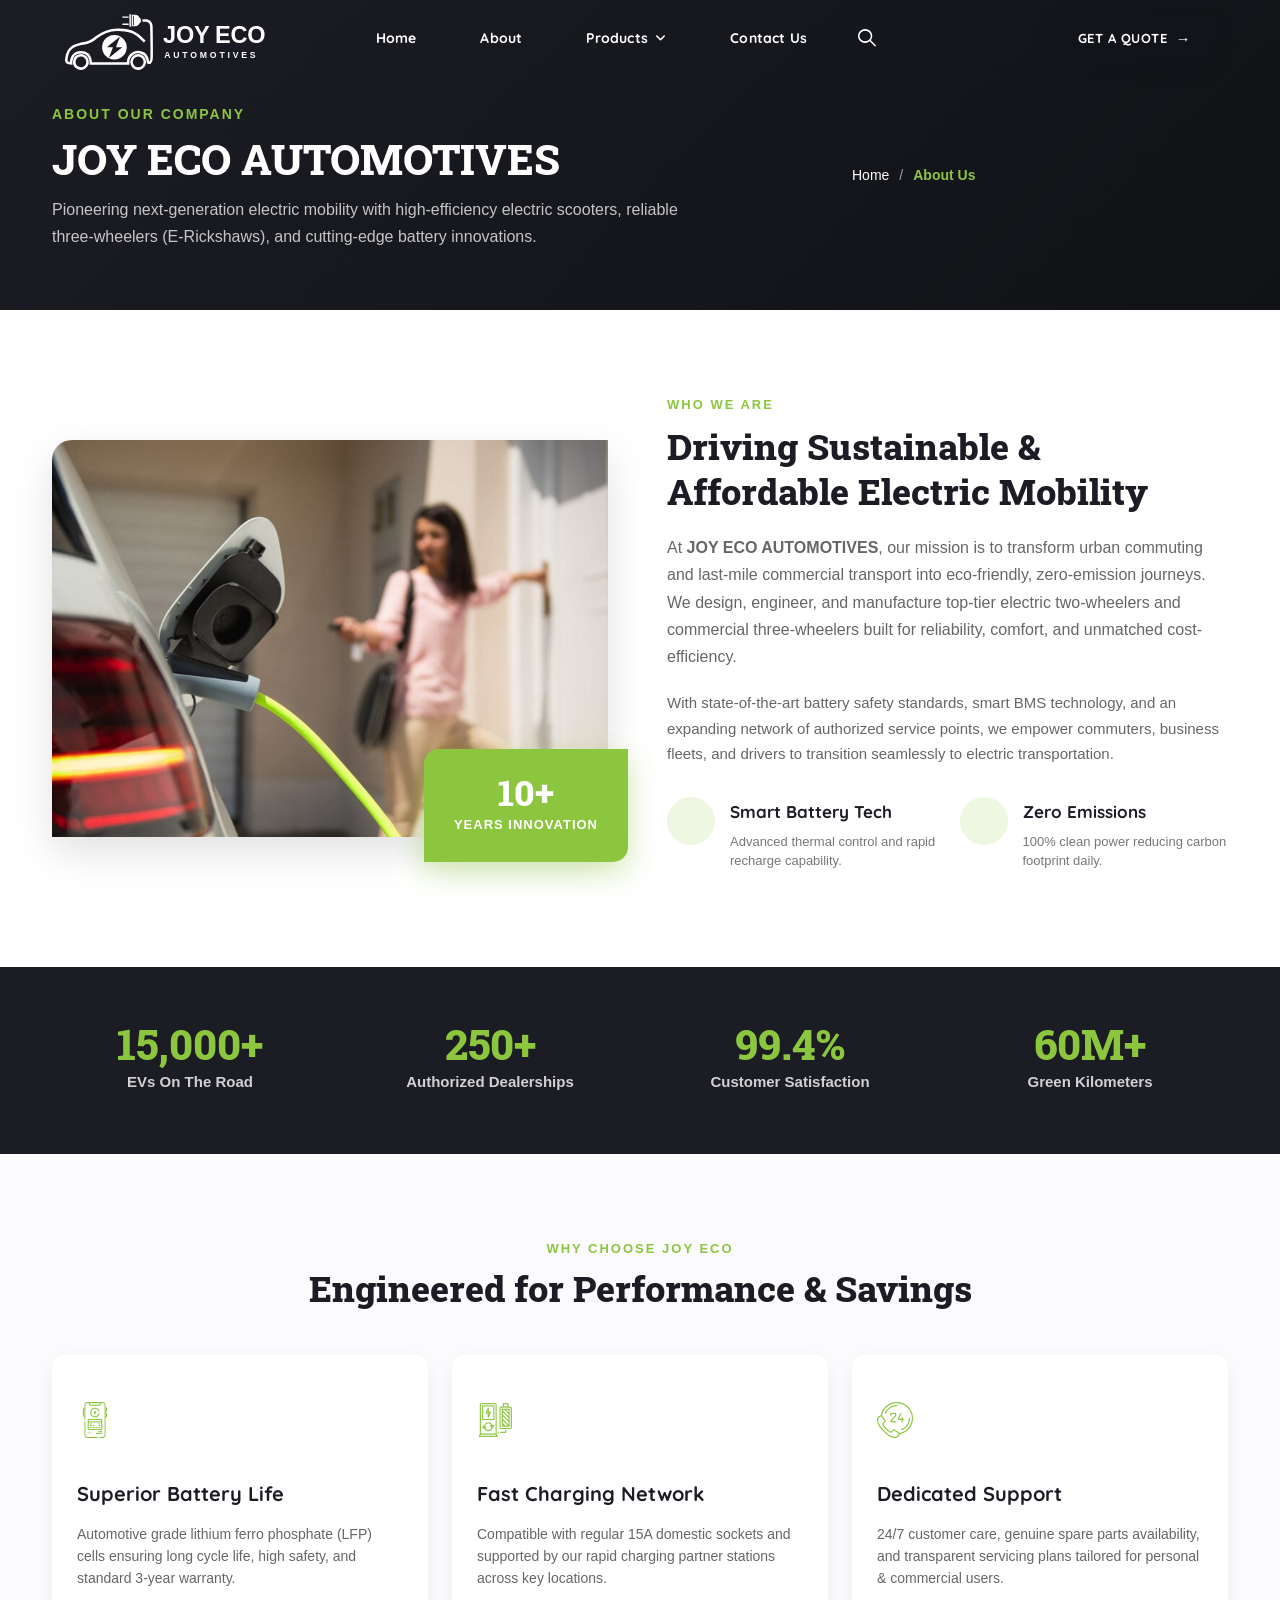
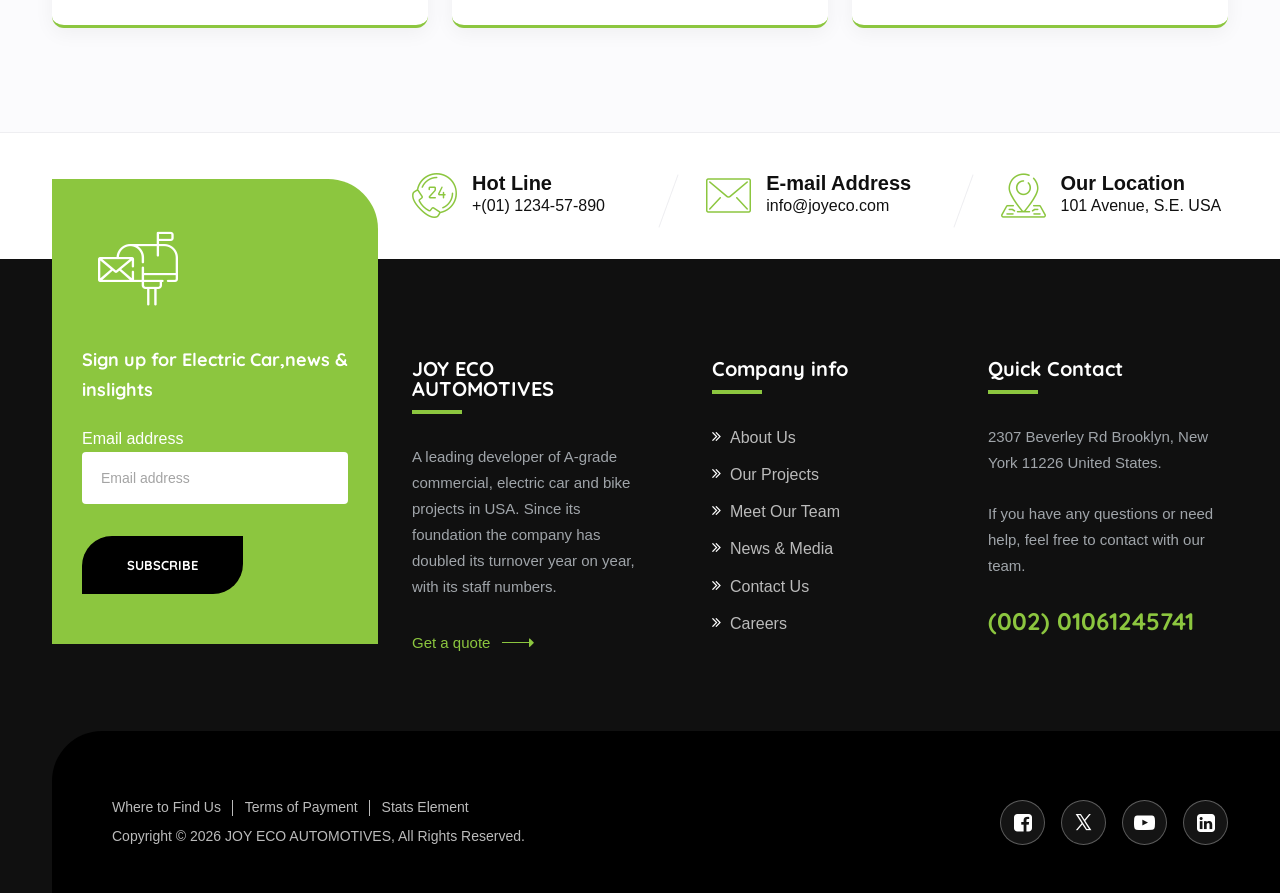
==== about.html @ f2aff643 "other component updated" ====
<!DOCTYPE html>
<html lang="en-US">

<head>
	<meta charset="UTF-8">
	<meta name="viewport" content="width=device-width, initial-scale=1">
	<meta name="theme-color" content="#8cc63f">
	<title>About Us – JOY ECO AUTOMOTIVES</title>

	<!-- Favicon -->
	<link rel="icon" href="assets/images/cropped-fevicon-32x32.png" sizes="32x32" />
	<link rel="icon" href="assets/images/cropped-fevicon-192x192.png" sizes="192x192" />
	<link rel="apple-touch-icon" href="assets/images/cropped-fevicon-180x180.png" />

	<!-- Google Fonts: Quicksand & Roboto Slab -->
	<link rel="preconnect" href="https://fonts.googleapis.com">
	<link rel="preconnect" href="https://fonts.gstatic.com" crossorigin>
	<link
		href="https://fonts.googleapis.com/css2?family=Quicksand:wght@400;500;600;700;800&family=Roboto+Slab:wght@400;500;600;700;800;900&display=swap"
		rel="stylesheet">

	<!-- Consolidated Core CSS Files -->
	<link rel="stylesheet" href="assets/css/theme.css?v=2">
	<link rel="stylesheet" href="assets/css/header.css?v=2">
	<link rel="stylesheet" href="assets/css/home.css?v=2">
	<link rel="stylesheet" href="assets/css/footer.css?v=2">
	<link rel="stylesheet" href="assets/css/responsive.css?v=2">
</head>

<body class="page page-template-default wp-theme-grevo theme-grevo thsn-sidebar-no">
	<div id="page" class="site thsn-parent-header-style-3">
		<a class="skip-link screen-reader-text" href="#content">Skip to content</a>

		<header id="masthead" class="site-header thsn-header-style-3 thsn-sticky-logo-yes">
			<!-- Header Component -->
			<div id="site-header-component"></div>
		</header>

		<div class="site-content-contain">
			<div id="content" class="site-content">
				<!-- About Component Content -->
				<div id="page-about-component">
					<!-- Loaded dynamically or rendered directly below -->
					<section class="thsn-page-title-row thsn-bg-color-global" style="background: linear-gradient(135deg, #1c1d24 0%, #111216 100%); padding: 100px 0 60px; position: relative; overflow: hidden; margin-bottom: 60px;">
						<div class="thsn-title-bar-overlay" style="position: absolute; top:0; left:0; width:100%; height:100%; opacity: 0.12; background: url('assets/images/pattern.png') repeat;"></div>
						<div class="container" style="position: relative; z-index: 2;">
							<div class="row align-items-center">
								<div class="col-md-8">
									<span style="color: #8cc63f; font-weight: 700; text-transform: uppercase; letter-spacing: 2px; font-size: 14px; display: inline-block; margin-bottom: 10px;">About Our Company</span>
									<h1 style="color: #ffffff; font-size: 42px; font-weight: 800; font-family: 'Roboto Slab', serif; margin: 0 0 15px;">JOY ECO AUTOMOTIVES</h1>
									<p style="color: rgba(255,255,255,0.75); font-size: 16px; margin: 0; max-width: 650px;">Pioneering next-generation electric mobility with high-efficiency electric scooters, reliable three-wheelers (E-Rickshaws), and cutting-edge battery innovations.</p>
								</div>
								<div class="col-md-4 text-md-right mt-4 mt-md-0">
									<ul style="list-style: none; margin: 0; padding: 0; display: inline-flex; gap: 10px; font-size: 14px; color: rgba(255,255,255,0.6);">
										<li><a href="index.html" style="color: #ffffff; text-decoration: none;">Home</a></li>
										<li>/</li>
										<li style="color: #8cc63f; font-weight: 600;">About Us</li>
									</ul>
								</div>
							</div>
						</div>
					</section>

					<section class="thsn-about-section" style="padding: 20px 0 80px;">
						<div class="container">
							<div class="row align-items-center">
								<div class="col-lg-6 mb-4 mb-lg-0">
									<div style="position: relative; padding-right: 20px;">
										<img src="assets/images/blog-01-770x550.jpg" alt="JOY ECO AUTOMOTIVES Factory" style="width: 100%; border-radius: 20px 0 20px 0; box-shadow: 0 15px 40px rgba(0,0,0,0.12);" />
										<div style="position: absolute; bottom: -25px; right: 0; background: #8cc63f; color: #ffffff; padding: 25px 30px; border-radius: 15px 0 15px 0; box-shadow: 0 10px 30px rgba(140, 198, 63, 0.4); text-align: center;">
											<span style="display: block; font-size: 36px; font-weight: 800; line-height: 1; font-family: 'Roboto Slab', serif;">10+</span>
											<span style="font-size: 13px; font-weight: 700; text-transform: uppercase; letter-spacing: 1px;">Years Innovation</span>
										</div>
									</div>
								</div>
								<div class="col-lg-6">
									<div style="padding-left: 15px;">
										<span style="color: #8cc63f; font-weight: 700; font-size: 13px; text-transform: uppercase; letter-spacing: 2px; display: inline-block; margin-bottom: 8px;">Who We Are</span>
										<h2 style="font-size: 36px; font-weight: 800; font-family: 'Roboto Slab', serif; color: #1c1d24; line-height: 1.25; margin-bottom: 20px;">
											Driving Sustainable &amp; Affordable Electric Mobility
										</h2>
										<p style="color: #666; font-size: 16px; line-height: 1.7; margin-bottom: 20px;">
											At <strong>JOY ECO AUTOMOTIVES</strong>, our mission is to transform urban commuting and last-mile commercial transport into eco-friendly, zero-emission journeys. We design, engineer, and manufacture top-tier electric two-wheelers and commercial three-wheelers built for reliability, comfort, and unmatched cost-efficiency.
										</p>
										<p style="color: #666; font-size: 15px; line-height: 1.7; margin-bottom: 30px;">
											With state-of-the-art battery safety standards, smart BMS technology, and an expanding network of authorized service points, we empower commuters, business fleets, and drivers to transition seamlessly to electric transportation.
										</p>
										<div class="row">
											<div class="col-sm-6 mb-3">
												<div style="display: flex; align-items: flex-start; gap: 15px;">
													<div style="width: 48px; height: 48px; border-radius: 50%; background: rgba(140, 198, 63, 0.15); display: flex; align-items: center; justify-content: center; flex-shrink: 0; color: #8cc63f; font-size: 20px;">
														<i class="thsn-grevo-icon thsn-grevo-icon-charging-battery-1"></i>
													</div>
													<div>
														<h4 style="font-size: 17px; font-weight: 700; margin: 0 0 5px; color: #1c1d24;">Smart Battery Tech</h4>
														<p style="font-size: 13px; color: #777; margin: 0; line-height: 1.5;">Advanced thermal control and rapid recharge capability.</p>
													</div>
												</div>
											</div>
											<div class="col-sm-6 mb-3">
												<div style="display: flex; align-items: flex-start; gap: 15px;">
													<div style="width: 48px; height: 48px; border-radius: 50%; background: rgba(140, 198, 63, 0.15); display: flex; align-items: center; justify-content: center; flex-shrink: 0; color: #8cc63f; font-size: 20px;">
														<i class="thsn-grevo-icon thsn-grevo-icon-eco-car"></i>
													</div>
													<div>
														<h4 style="font-size: 17px; font-weight: 700; margin: 0 0 5px; color: #1c1d24;">Zero Emissions</h4>
														<p style="font-size: 13px; color: #777; margin: 0; line-height: 1.5;">100% clean power reducing carbon footprint daily.</p>
													</div>
												</div>
											</div>
										</div>
									</div>
								</div>
							</div>
						</div>
					</section>

					<section style="background: #1c1d24; padding: 60px 0; color: #ffffff;">
						<div class="container">
							<div class="row text-center">
								<div class="col-md-3 col-6 mb-4 mb-md-0">
									<h3 style="color: #8cc63f; font-size: 42px; font-weight: 800; font-family: 'Roboto Slab', serif; margin: 0 0 8px;">15,000+</h3>
									<p style="color: rgba(255,255,255,0.8); font-size: 15px; margin: 0; font-weight: 600;">EVs On The Road</p>
								</div>
								<div class="col-md-3 col-6 mb-4 mb-md-0">
									<h3 style="color: #8cc63f; font-size: 42px; font-weight: 800; font-family: 'Roboto Slab', serif; margin: 0 0 8px;">250+</h3>
									<p style="color: rgba(255,255,255,0.8); font-size: 15px; margin: 0; font-weight: 600;">Authorized Dealerships</p>
								</div>
								<div class="col-md-3 col-6">
									<h3 style="color: #8cc63f; font-size: 42px; font-weight: 800; font-family: 'Roboto Slab', serif; margin: 0 0 8px;">99.4%</h3>
									<p style="color: rgba(255,255,255,0.8); font-size: 15px; margin: 0; font-weight: 600;">Customer Satisfaction</p>
								</div>
								<div class="col-md-3 col-6">
									<h3 style="color: #8cc63f; font-size: 42px; font-weight: 800; font-family: 'Roboto Slab', serif; margin: 0 0 8px;">60M+</h3>
									<p style="color: rgba(255,255,255,0.8); font-size: 15px; margin: 0; font-weight: 600;">Green Kilometers</p>
								</div>
							</div>
						</div>
					</section>

					<section style="padding: 80px 0; background: #fbfbfd;">
						<div class="container">
							<div class="text-center mb-5">
								<span style="color: #8cc63f; font-weight: 700; font-size: 13px; text-transform: uppercase; letter-spacing: 2px;">Why Choose JOY ECO</span>
								<h2 style="font-size: 36px; font-weight: 800; font-family: 'Roboto Slab', serif; color: #1c1d24; margin-top: 8px;">Engineered for Performance &amp; Savings</h2>
							</div>
							<div class="row">
								<div class="col-md-4 mb-4">
									<div style="background: #ffffff; padding: 35px 25px; border-radius: 12px; box-shadow: 0 5px 20px rgba(0,0,0,0.05); height: 100%; border-bottom: 3px solid #8cc63f;">
										<div style="font-size: 36px; color: #8cc63f; margin-bottom: 20px;"><i class="thsn-grevo-icon thsn-grevo-icon-battery"></i></div>
										<h3 style="font-size: 20px; font-weight: 700; margin-bottom: 12px; color: #1c1d24;">Superior Battery Life</h3>
										<p style="color: #666; font-size: 14px; line-height: 1.6; margin: 0;">Automotive grade lithium ferro phosphate (LFP) cells ensuring long cycle life, high safety, and standard 3-year warranty.</p>
									</div>
								</div>
								<div class="col-md-4 mb-4">
									<div style="background: #ffffff; padding: 35px 25px; border-radius: 12px; box-shadow: 0 5px 20px rgba(0,0,0,0.05); height: 100%; border-bottom: 3px solid #8cc63f;">
										<div style="font-size: 36px; color: #8cc63f; margin-bottom: 20px;"><i class="thsn-grevo-icon thsn-grevo-icon-station"></i></div>
										<h3 style="font-size: 20px; font-weight: 700; margin-bottom: 12px; color: #1c1d24;">Fast Charging Network</h3>
										<p style="color: #666; font-size: 14px; line-height: 1.6; margin: 0;">Compatible with regular 15A domestic sockets and supported by our rapid charging partner stations across key locations.</p>
									</div>
								</div>
								<div class="col-md-4 mb-4">
									<div style="background: #ffffff; padding: 35px 25px; border-radius: 12px; box-shadow: 0 5px 20px rgba(0,0,0,0.05); height: 100%; border-bottom: 3px solid #8cc63f;">
										<div style="font-size: 36px; color: #8cc63f; margin-bottom: 20px;"><i class="thsn-grevo-icon thsn-grevo-icon-time-call"></i></div>
										<h3 style="font-size: 20px; font-weight: 700; margin-bottom: 12px; color: #1c1d24;">Dedicated Support</h3>
										<p style="color: #666; font-size: 14px; line-height: 1.6; margin: 0;">24/7 customer care, genuine spare parts availability, and transparent servicing plans tailored for personal & commercial users.</p>
									</div>
								</div>
							</div>
						</div>
					</section>
				</div>
			</div>

			<!-- Quick Contact Bar -->
			<div class="thsn-footer-section thsn-footer-big-area-wrapper thsn-parent-footer-2 ">
				<div class="footer-wrap thsn-footer-big-area">
					<div class="container">
						<div class="row">
							<div class="col-sm-12 d-flex justify-content-between">
								<div class="thsn-footer-contact-info thsn-footer-contact-info-1">
									<span class="thsn-header-box-icon"><i class="thsn-grevo-icon thsn-grevo-icon-time-call"></i></span>
									<div class="thsn-footer-contact-info-wrap">
										<span class="thsn-label">Hot Line</span>
										<span class="thsn-desc">+(01) 1234-57-890</span>
									</div>
								</div>
								<div class="thsn-footer-contact-info thsn-footer-contact-info-2">
									<span class="thsn-header-box-icon"><i class="thsn-grevo-icon thsn-grevo-icon-email"></i></span>
									<div class="thsn-footer-contact-info-wrap">
										<span class="thsn-label">E-mail Address</span>
										<span class="thsn-desc">info@joyeco.com</span>
									</div>
								</div>
								<div class="thsn-footer-contact-info thsn-footer-contact-info-3">
									<span class="thsn-header-box-icon"><i class="thsn-grevo-icon thsn-grevo-icon-location"></i></span>
									<div class="thsn-footer-contact-info-wrap">
										<span class="thsn-label">Our Location</span>
										<span class="thsn-desc">101 Avenue, S.E. USA</span>
									</div>
								</div>
							</div>
						</div>
					</div>
				</div>
			</div>

			<!-- Footer Component -->
			<div id="site-footer-component"></div>
		</div>
	</div>

	<!-- Back to Top Button -->
	<a href="#" id="backToTop" title="Back to Top"><i class="fa fa-angle-up"></i></a>

	<!-- Core JavaScript Plugins -->
	<script src="assets/js/main.js?v=2"></script>
</body>

</html>
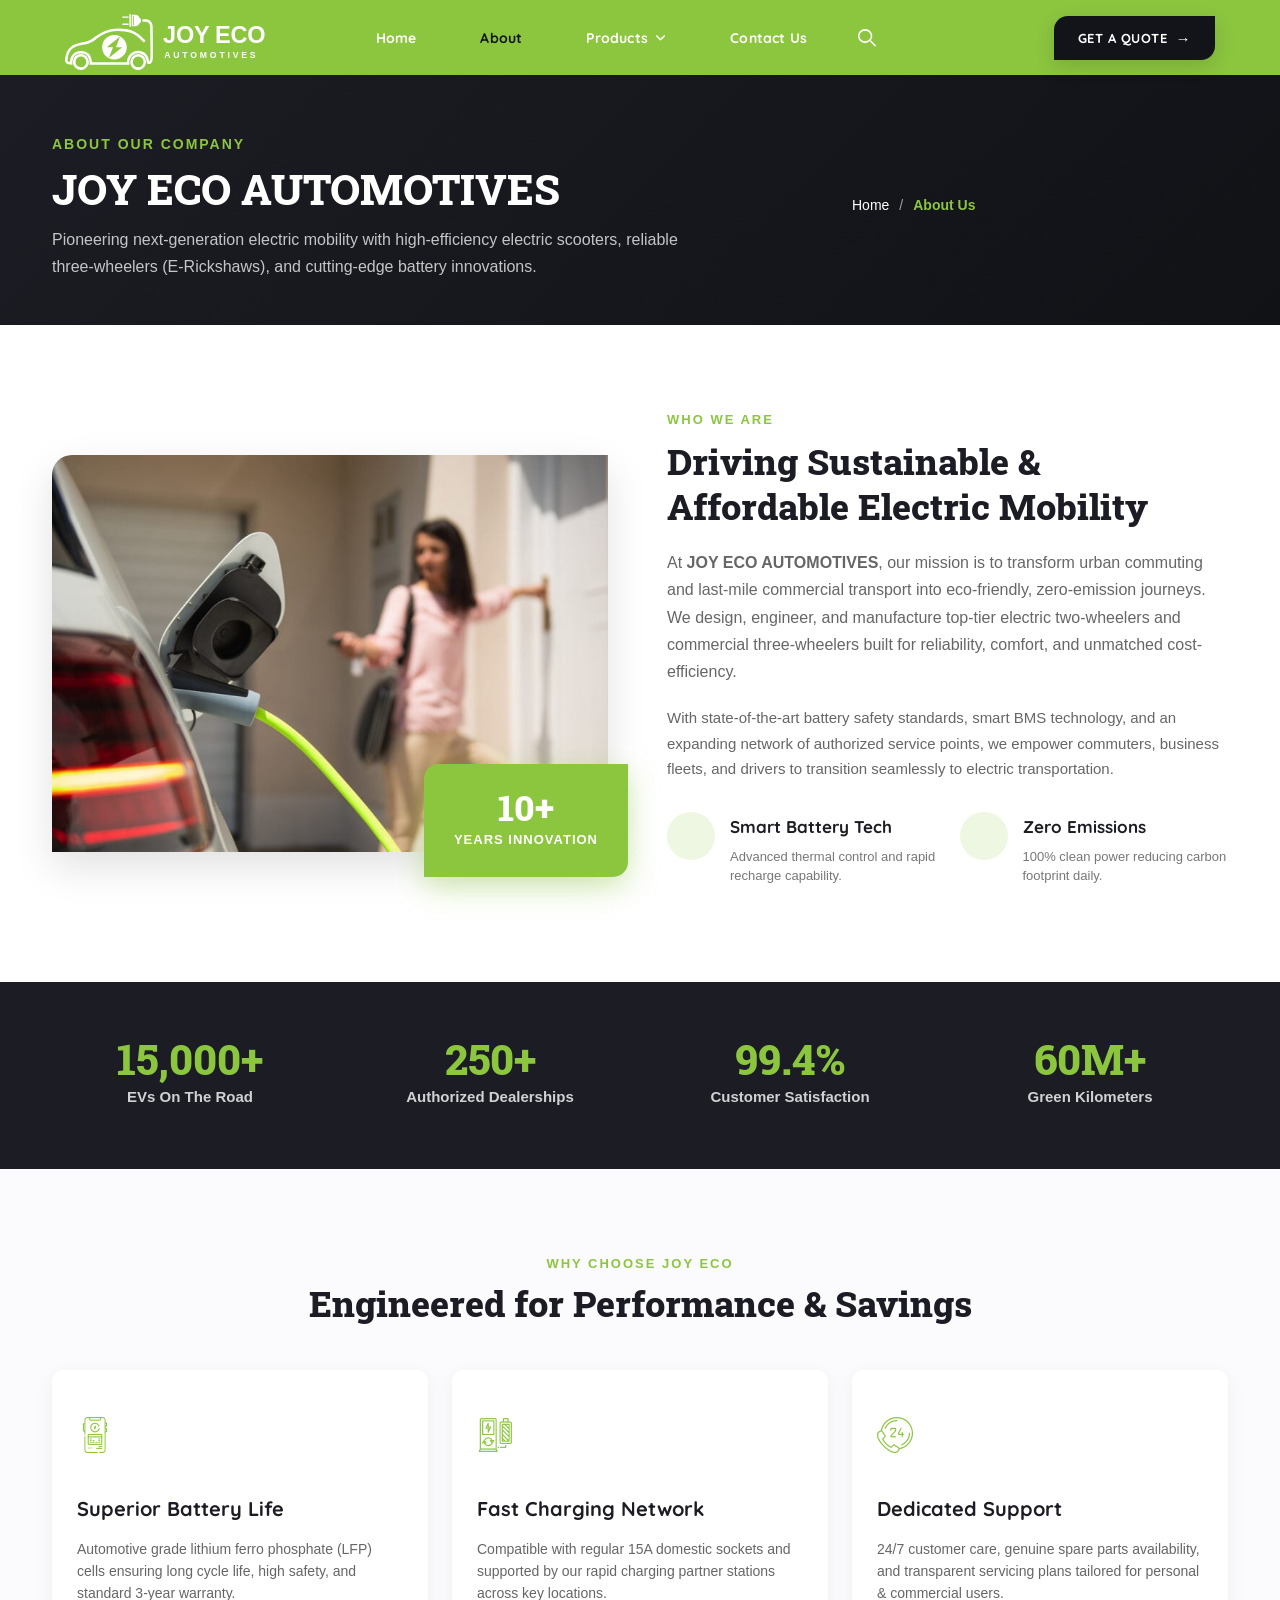
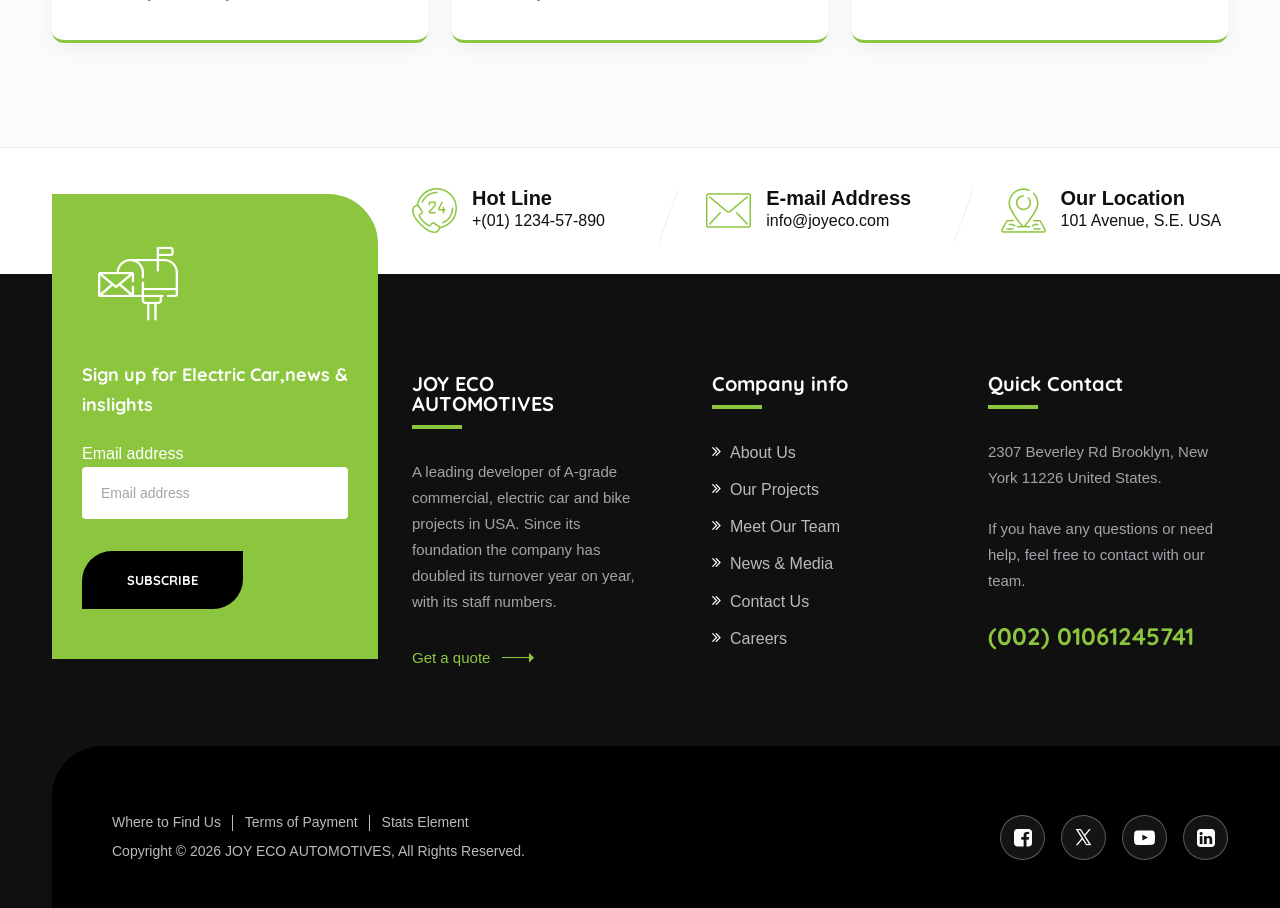
==== commit 3563ca9c: "all pages header updated" ====
--- a/about.html
+++ b/about.html
@@ -41,7 +41,7 @@
 				<!-- About Component Content -->
 				<div id="page-about-component">
 					<!-- Loaded dynamically or rendered directly below -->
-					<section class="thsn-page-title-row thsn-bg-color-global" style="background: linear-gradient(135deg, #1c1d24 0%, #111216 100%); padding: 100px 0 60px; position: relative; overflow: hidden; margin-bottom: 60px;">
+					<section class="thsn-page-title-row thsn-bg-color-global" style="background: linear-gradient(135deg, #1c1d24 0%, #111216 100%); padding: 55px 0 45px; position: relative; overflow: hidden; margin-bottom: 60px;">
 						<div class="thsn-title-bar-overlay" style="position: absolute; top:0; left:0; width:100%; height:100%; opacity: 0.12; background: url('assets/images/pattern.png') repeat;"></div>
 						<div class="container" style="position: relative; z-index: 2;">
 							<div class="row align-items-center">
@@ -218,3 +218,4 @@
 </body>
 
 </html>
+
--- a/assets/css/theme.css
+++ b/assets/css/theme.css
@@ -28712,7 +28712,7 @@
 }
 
 .thsn-bg-color-globalcolor.thsn-title-bar-wrapper:before {
-    background-color: rgba(var(--thsn-grevo-global-color-rgb), 0.50)
+    background-color: rgba(var(--thsn-grevo-global-color-rgb), 0.50);
 }
 
 .thsn-title-bar-wrapper.thsn-bg-color-gradientcolor:before {
--- a/assets/css/header.css
+++ b/assets/css/header.css
@@ -563,6 +563,11 @@
   background: transparent !important;
 }
 
+body:not(.home) .thsn-header-overlay {
+  position: relative !important;
+  background: #8cc63f !important;
+}
+
 .thsn-header-height-wrapper {
   height: 75px !important;
 }
@@ -570,7 +575,7 @@
 .thsn-main-header-area {
   padding: 0 !important;
   height: 75px !important;
-  background: transparent !important;
+  background: #8cc63f !important;
   border-bottom: none !important;
   transition: all 0.3s ease;
 }
@@ -699,7 +704,8 @@
   }
 }
 
-#thsn-top-menu>li:hover>a {
+#thsn-top-menu>li:hover>a,
+#thsn-top-menu>li.current-menu-item>a {
   color: #131419 !important;
 }
 
@@ -709,7 +715,8 @@
   height: 10px !important;
 }
 
-.thsn-main-header-area.is-sticky #thsn-top-menu>li:hover>a {
+.thsn-main-header-area.is-sticky #thsn-top-menu>li:hover>a,
+.thsn-main-header-area.is-sticky #thsn-top-menu>li.current-menu-item>a {
   color: #8cc63f !important;
 }
 
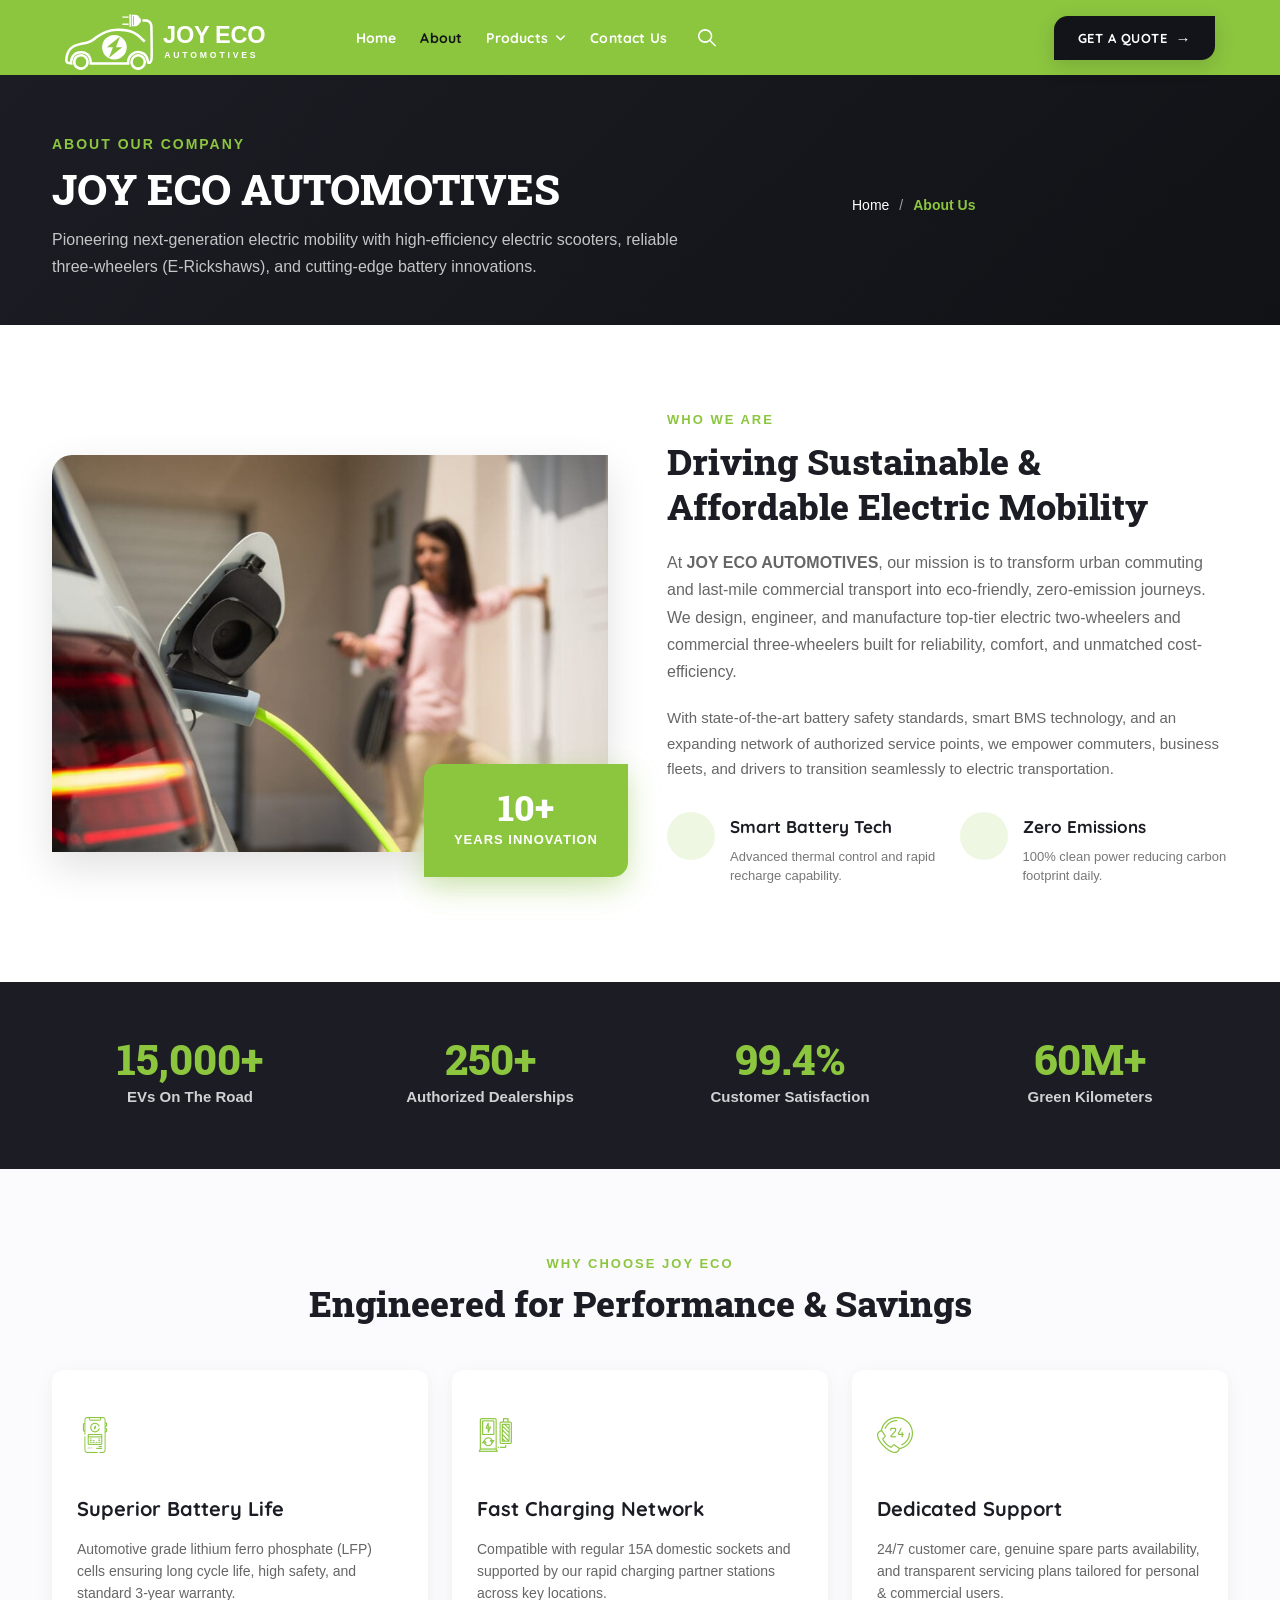
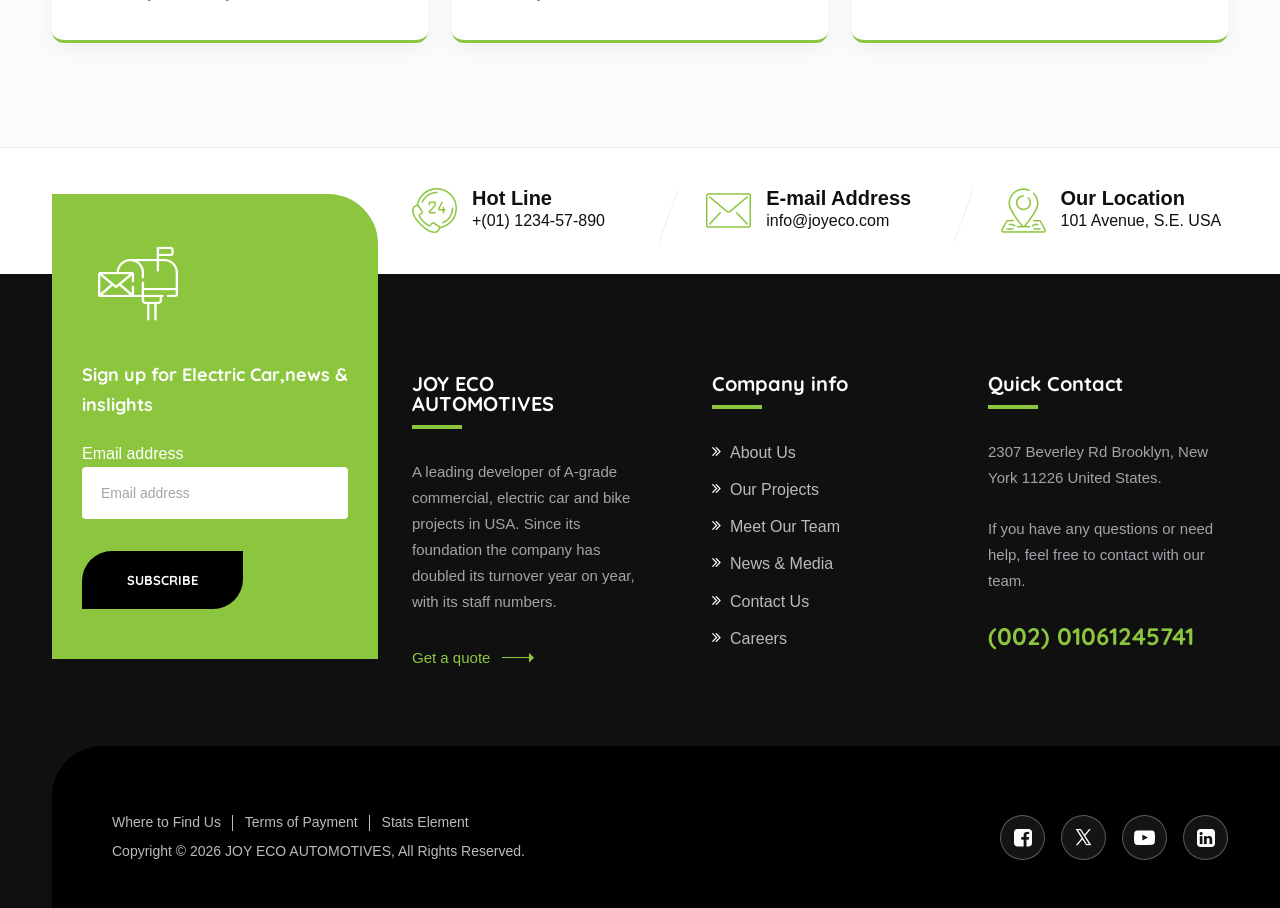
==== commit 8542ec6e: "header updated" ====
--- a/about.html
+++ b/about.html
@@ -172,39 +172,6 @@
 				</div>
 			</div>
 
-			<!-- Quick Contact Bar -->
-			<div class="thsn-footer-section thsn-footer-big-area-wrapper thsn-parent-footer-2 ">
-				<div class="footer-wrap thsn-footer-big-area">
-					<div class="container">
-						<div class="row">
-							<div class="col-sm-12 d-flex justify-content-between">
-								<div class="thsn-footer-contact-info thsn-footer-contact-info-1">
-									<span class="thsn-header-box-icon"><i class="thsn-grevo-icon thsn-grevo-icon-time-call"></i></span>
-									<div class="thsn-footer-contact-info-wrap">
-										<span class="thsn-label">Hot Line</span>
-										<span class="thsn-desc">+(01) 1234-57-890</span>
-									</div>
-								</div>
-								<div class="thsn-footer-contact-info thsn-footer-contact-info-2">
-									<span class="thsn-header-box-icon"><i class="thsn-grevo-icon thsn-grevo-icon-email"></i></span>
-									<div class="thsn-footer-contact-info-wrap">
-										<span class="thsn-label">E-mail Address</span>
-										<span class="thsn-desc">info@joyeco.com</span>
-									</div>
-								</div>
-								<div class="thsn-footer-contact-info thsn-footer-contact-info-3">
-									<span class="thsn-header-box-icon"><i class="thsn-grevo-icon thsn-grevo-icon-location"></i></span>
-									<div class="thsn-footer-contact-info-wrap">
-										<span class="thsn-label">Our Location</span>
-										<span class="thsn-desc">101 Avenue, S.E. USA</span>
-									</div>
-								</div>
-							</div>
-						</div>
-					</div>
-				</div>
-			</div>
-
 			<!-- Footer Component -->
 			<div id="site-footer-component"></div>
 		</div>
--- a/assets/css/footer.css
+++ b/assets/css/footer.css
@@ -1157,7 +1157,7 @@
     }
 
     body:not(.thsn-max-mega-menu-override) .thsn-navbar div>ul>li>a {
-        margin: 0 20px;
+        margin: 0 0px;
         -webkit-transition: all .500s ease-in-out;
         transition: all .500s ease-in-out
     }
